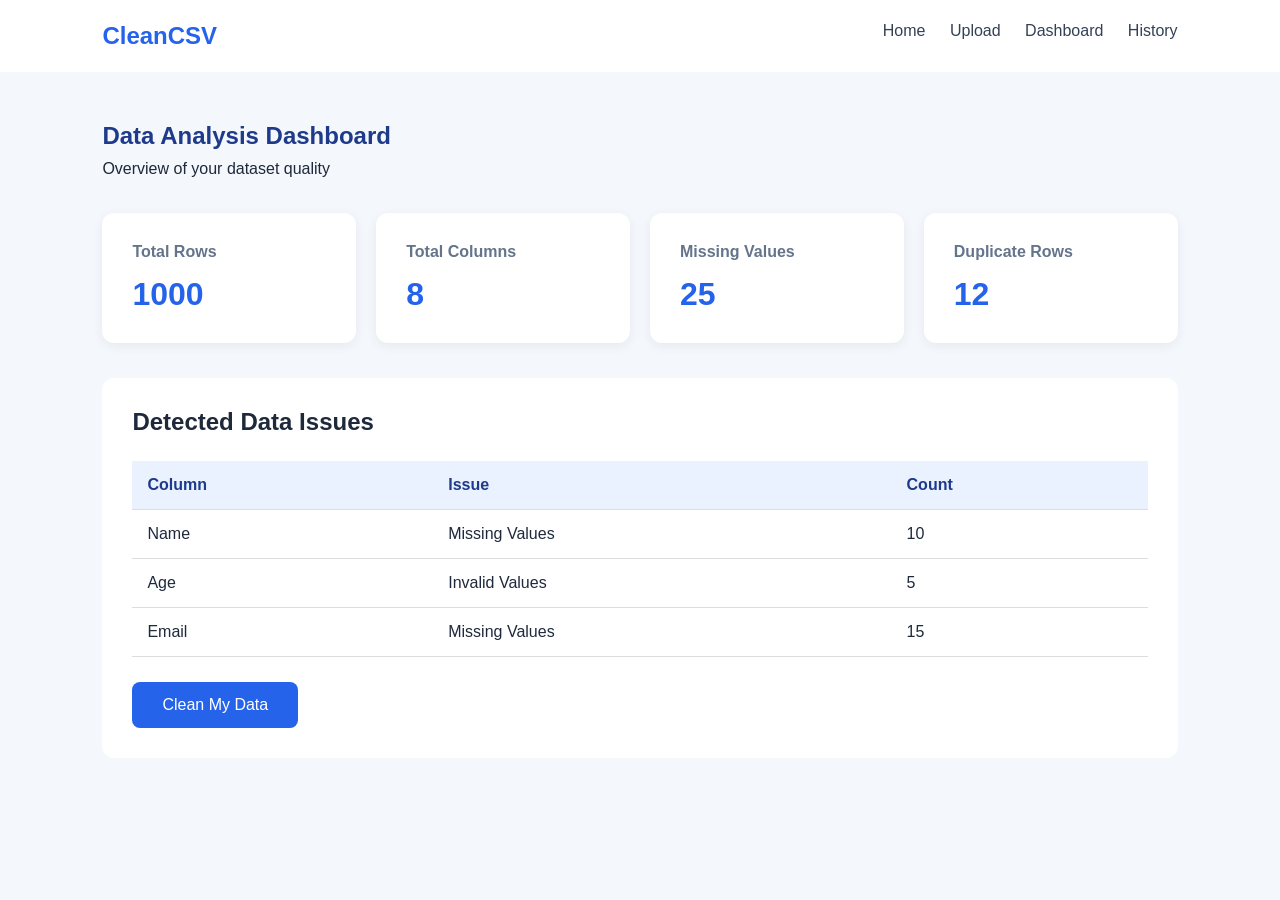
==== frontend/analysis.html @ 9f6f0fae "Complete CleanCSV frontend" ====
<!DOCTYPE html>
<html lang="en">
<head>
    <meta charset="UTF-8">
    <meta name="viewport" content="width=device-width, initial-scale=1.0">
    <title>Analysis Dashboard | CleanCSV</title>
    <link rel="stylesheet" href="css/style.css">
</head>
<body>

<nav>
    <h2>CleanCSV</h2>
    <div>
        <a href="index.html">Home</a>
        <a href="upload.html">Upload</a>
        <a href="analysis.html">Dashboard</a>
        <a href="history.html">History</a>
    </div>
</nav>

<section class="dashboard">
    <h1>Data Analysis Dashboard</h1>
    <p>Overview of your dataset quality</p>

    <div class="stats">

        <div class="stat-card">
            <h3>Total Rows</h3>
            <h2>1000</h2>
        </div>

        <div class="stat-card">
            <h3>Total Columns</h3>
            <h2>8</h2>
        </div>

        <div class="stat-card">
            <h3>Missing Values</h3>
            <h2>25</h2>
        </div>

        <div class="stat-card">
            <h3>Duplicate Rows</h3>
            <h2>12</h2>
        </div>

    </div>

    <div class="issues">
        <h2>Detected Data Issues</h2>

        <table>
            <tr>
                <th>Column</th>
                <th>Issue</th>
                <th>Count</th>
            </tr>

            <tr>
                <td>Name</td>
                <td>Missing Values</td>
                <td>10</td>
            </tr>

            <tr>
                <td>Age</td>
                <td>Invalid Values</td>
                <td>5</td>
            </tr>

            <tr>
                <td>Email</td>
                <td>Missing Values</td>
                <td>15</td>
            </tr>
        </table>

        <a href="cleaning.html" class="btn">
            Clean My Data
        </a>
    </div>
</section>

</body>
</html>
---- frontend/css/style.css ----
* {
    margin: 0;
    padding: 0;
    box-sizing: border-box;
}

body {
    font-family: Arial, sans-serif;
    background: #f4f7fc;
    color: #1e293b;
}

nav {
    display: flex;
    justify-content: space-between;
    padding: 22px 8%;
    background: white;
}

nav h2 {
    color: #2563eb;
}

nav a {
    text-decoration: none;
    color: #334155;
    margin-left: 20px;
}

.hero {
    text-align: center;
    padding: 110px 20px;
    background: #eaf1ff;
}

.hero h1 {
    font-size: 45px;
    color: #1e3a8a;
}

.hero p {
    margin: 25px;
}

.btn {
    display: inline-block;
    background: #2563eb;
    color: white;
    padding: 14px 30px;
    text-decoration: none;
    border-radius: 8px;
}

.features {
    display: flex;
    gap: 25px;
    padding: 60px 8%;
}

.card {
    flex: 1;
    background: white;
    padding: 35px;
    text-align: center;
    border-radius: 12px;
}

.card h3 {
    color: #2563eb;
    margin-bottom: 15px;
}

footer {
    text-align: center;
    padding: 25px;
}

.dashboard {
    padding: 50px 8%;
}

.dashboard h1 {
    color: #1e3a8a;
    margin-bottom: 10px;
}

.stats {
    display: grid;
    grid-template-columns: repeat(4, 1fr);
    gap: 20px;
    margin: 35px 0;
}

.stat-card {
    background: white;
    padding: 30px;
    border-radius: 12px;
    box-shadow: 0 3px 12px #00000010;
}

.stat-card h3 {
    color: #64748b;
    font-size: 16px;
}

.stat-card h2 {
    color: #2563eb;
    font-size: 32px;
    margin-top: 15px;
}

.issues {
    background: white;
    padding: 30px;
    border-radius: 12px;
    margin-top: 25px;
}

table {
    width: 100%;
    border-collapse: collapse;
    margin: 25px 0;
}

th, td {
    padding: 15px;
    text-align: left;
    border-bottom: 1px solid #ddd;
}

th {
    background: #eaf1ff;
    color: #1e3a8a;
}

@media (max-width: 700px) {
    .stats {
        grid-template-columns: repeat(2, 1fr);
    }
}

.clean-option {
    display: block;
    padding: 18px;
    margin: 12px 0;
    background: #f4f7fc;
    border-radius: 8px;
    cursor: pointer;
}

.clean-option input {
    margin-right: 12px;
    accent-color: #2563eb;
}

#cleanMessage,
#previewMessage {
    margin-top: 20px;
    color: #2563eb;
}

.upload-section {
    text-align: center;
    padding: 80px 20px;
}

.upload-section h1 {
    color: #1e3a8a;
    font-size: 36px;
    margin-bottom: 15px;
}

.upload-box {
    background: white;
    max-width: 550px;
    margin: 40px auto;
    padding: 45px;
    border-radius: 15px;
    box-shadow: 0 4px 15px #00000010;
}

.upload-box input {
    margin: 25px 0;
    display: block;
    width: 100%;
}

.upload-box button {
    border: none;
    cursor: pointer;
    font-size: 16px;
}

#message {
    margin-top: 20px;
}
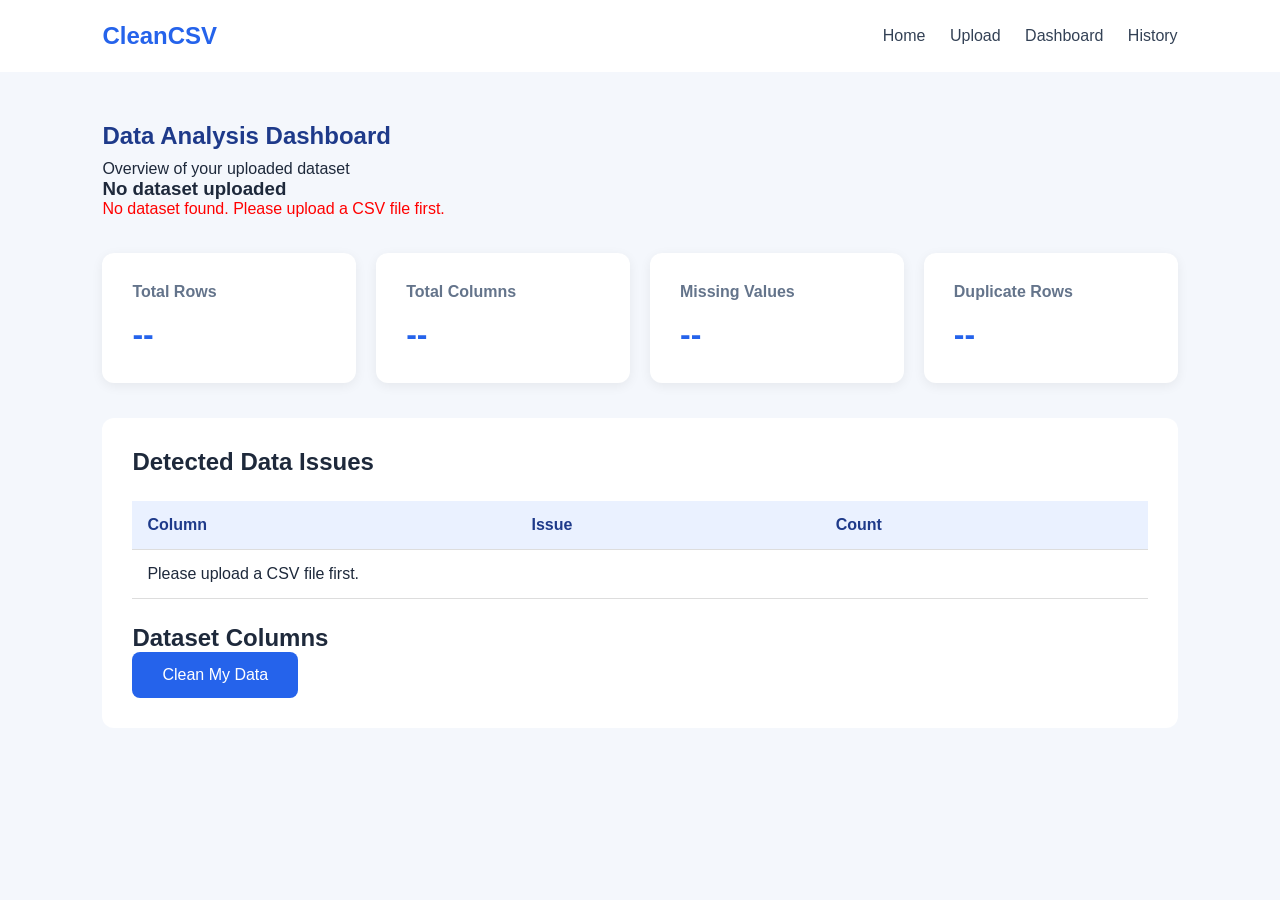
==== commit 1dba089d: "Complete CleanCSV backend and frontend integration" ====
--- a/frontend/analysis.html
+++ b/frontend/analysis.html
@@ -20,67 +20,70 @@
 </nav>
 
 <section class="dashboard">
+
     <h1>Data Analysis Dashboard</h1>
-    <p>Overview of your dataset quality</p>
+    <p>Overview of your uploaded dataset</p>
+
+    <h3 id="datasetName">Loading dataset...</h3>
+
+    <p id="dashboardMessage">Fetching analysis results...</p>
 
     <div class="stats">
 
         <div class="stat-card">
             <h3>Total Rows</h3>
-            <h2>1000</h2>
+            <h2 id="totalRows">--</h2>
         </div>
 
         <div class="stat-card">
             <h3>Total Columns</h3>
-            <h2>8</h2>
+            <h2 id="totalColumns">--</h2>
         </div>
 
         <div class="stat-card">
             <h3>Missing Values</h3>
-            <h2>25</h2>
+            <h2 id="missingValues">--</h2>
         </div>
 
         <div class="stat-card">
             <h3>Duplicate Rows</h3>
-            <h2>12</h2>
+            <h2 id="duplicateRows">--</h2>
         </div>
 
     </div>
 
     <div class="issues">
+
         <h2>Detected Data Issues</h2>
 
         <table>
-            <tr>
-                <th>Column</th>
-                <th>Issue</th>
-                <th>Count</th>
-            </tr>
+            <thead>
+                <tr>
+                    <th>Column</th>
+                    <th>Issue</th>
+                    <th>Count</th>
+                </tr>
+            </thead>
 
-            <tr>
-                <td>Name</td>
-                <td>Missing Values</td>
-                <td>10</td>
-            </tr>
+            <tbody id="issuesTableBody">
+                <tr>
+                    <td colspan="3">Loading analysis...</td>
+                </tr>
+            </tbody>
+        </table>
 
-            <tr>
-                <td>Age</td>
-                <td>Invalid Values</td>
-                <td>5</td>
-            </tr>
-
-            <tr>
-                <td>Email</td>
-                <td>Missing Values</td>
-                <td>15</td>
-            </tr>
-        </table>
+        <h2>Dataset Columns</h2>
+        <ul id="columnList"></ul>
 
         <a href="cleaning.html" class="btn">
             Clean My Data
         </a>
+
     </div>
+
 </section>
+
+<script src="js/script.js"></script>
 
 </body>
 </html>
--- a/frontend/css/style.css
+++ b/frontend/css/style.css
@@ -11,9 +11,11 @@
     color: #1e293b;
 }
 
+/* Navigation */
 nav {
     display: flex;
     justify-content: space-between;
+    align-items: center;
     padding: 22px 8%;
     background: white;
 }
@@ -28,6 +30,7 @@
     margin-left: 20px;
 }
 
+/* Home Page */
 .hero {
     text-align: center;
     padding: 110px 20px;
@@ -76,6 +79,7 @@
     padding: 25px;
 }
 
+/* Dashboard */
 .dashboard {
     padding: 50px 8%;
 }
@@ -134,32 +138,7 @@
     color: #1e3a8a;
 }
 
-@media (max-width: 700px) {
-    .stats {
-        grid-template-columns: repeat(2, 1fr);
-    }
-}
-
-.clean-option {
-    display: block;
-    padding: 18px;
-    margin: 12px 0;
-    background: #f4f7fc;
-    border-radius: 8px;
-    cursor: pointer;
-}
-
-.clean-option input {
-    margin-right: 12px;
-    accent-color: #2563eb;
-}
-
-#cleanMessage,
-#previewMessage {
-    margin-top: 20px;
-    color: #2563eb;
-}
-
+/* Upload Page */
 .upload-section {
     text-align: center;
     padding: 80px 20px;
@@ -192,8 +171,129 @@
     font-size: 16px;
 }
 
+/* Cleaning Options */
+.clean-option {
+    display: block;
+    padding: 18px;
+    margin: 12px 0;
+    background: #f4f7fc;
+    border-radius: 8px;
+    cursor: pointer;
+}
+
+.clean-option input {
+    margin-right: 12px;
+    accent-color: #2563eb;
+}
+
+/* Cleaning Options - Vertical Layout */
+.cleaning-options {
+    display: flex;
+    flex-direction: column;
+    align-items: stretch;
+    gap: 15px;
+    margin: 25px 0;
+    width: 100%;
+}
+
+/* Checkbox and Text Alignment */
+.cleaning-options label {
+    display: flex !important;
+    flex-direction: row !important;
+    align-items: center !important;
+    justify-content: flex-start;
+    gap: 12px;
+    width: 100%;
+    padding: 14px 18px;
+    margin: 0;
+    background: #f4f7fc;
+    border-radius: 8px;
+    text-align: left;
+    cursor: pointer;
+}
+
+.cleaning-options label input[type="checkbox"] {
+    display: inline-block !important;
+    width: 16px;
+    height: 16px;
+    margin: 0 !important;
+    padding: 0;
+    flex-shrink: 0;
+    accent-color: #2563eb;
+}
+
+/* Messages */
+#cleanMessage,
+#previewMessage {
+    margin-top: 20px;
+    color: #2563eb;
+}
+
 #message {
     margin-top: 20px;
 }
 
-
+/* Responsive Design */
+@media (max-width: 700px) {
+    .stats {
+        grid-template-columns: repeat(2, 1fr);
+    }
+
+    nav {
+        flex-direction: column;
+        gap: 15px;
+    }
+
+    nav a {
+        margin: 0 8px;
+    }
+
+    .features {
+        flex-direction: column;
+    }
+
+    .upload-box {
+        padding: 25px;
+    }
+}
+
+/* Cleaning Options Layout */
+
+.cleaning-options {
+    display: flex !important;
+    flex-direction: column !important;
+    gap: 12px !important;
+    width: 100%;
+    margin: 25px 0;
+}
+
+.cleaning-options .clean-option {
+    display: flex !important;
+    flex-direction: row !important;
+    align-items: center !important;
+    justify-content: flex-start !important;
+    gap: 12px !important;
+    width: 100%;
+    padding: 15px !important;
+    margin: 0 !important;
+    background: #f4f7fc;
+    border-radius: 8px;
+    text-align: left !important;
+    cursor: pointer;
+}
+
+.cleaning-options .clean-option input[type="checkbox"] {
+    display: block !important;
+    width: 17px !important;
+    height: 17px !important;
+    margin: 0 !important;
+    padding: 0 !important;
+    flex: 0 0 17px !important;
+    accent-color: #2563eb;
+}
+
+.cleaning-options .clean-option span {
+    display: inline-block;
+    margin: 0;
+    line-height: 1.4;
+}
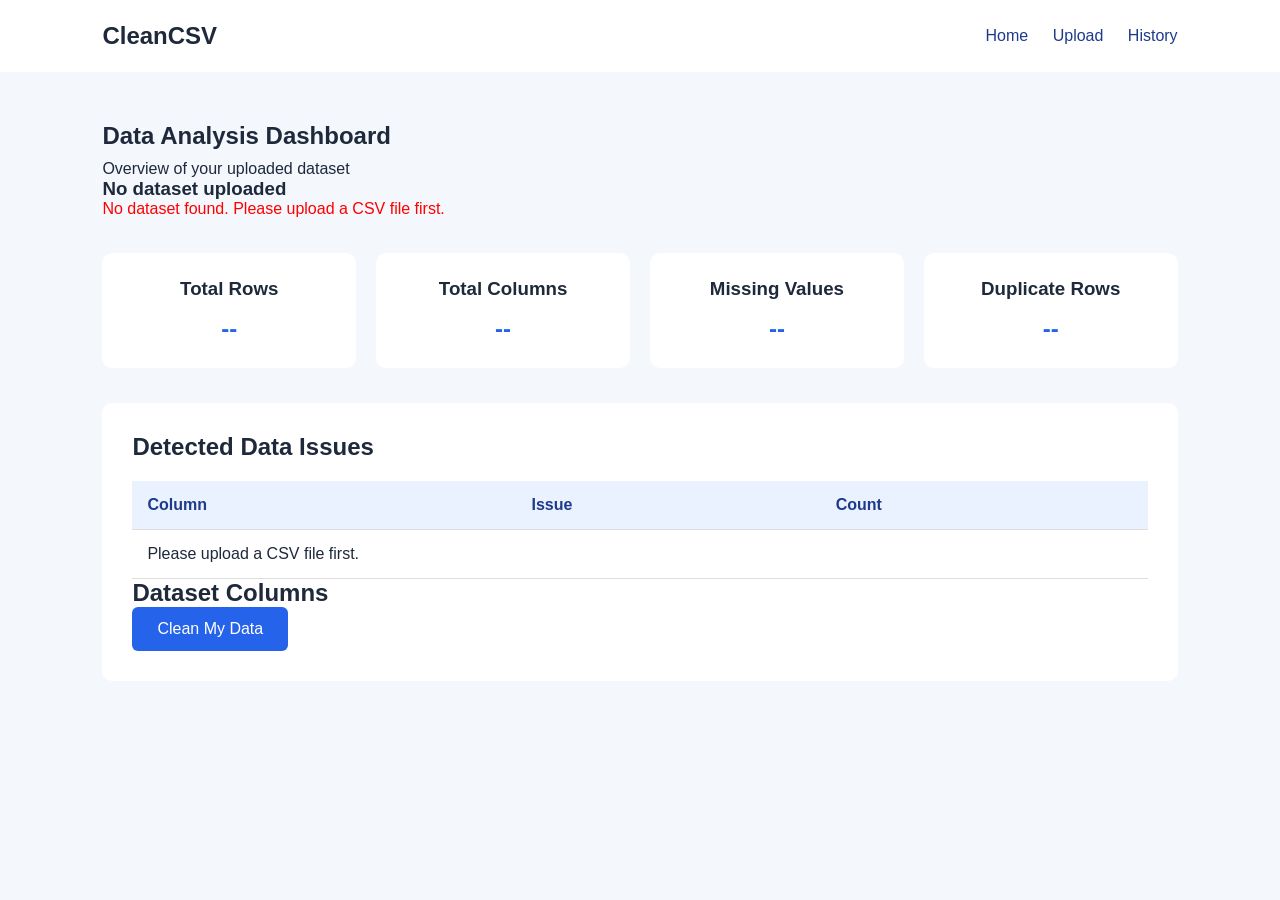
==== commit 42af2dcd: "Merge main into member1-backend and resolve conflicts" ====
--- a/frontend/analysis.html
+++ b/frontend/analysis.html
@@ -4,9 +4,10 @@
 <head>
     <meta charset="UTF-8">
     <meta name="viewport" content="width=device-width, initial-scale=1.0">
-    <title>Analysis Dashboard | CleanCSV</title>
+    <title>CleanCSV - Data Analysis</title>
     <link rel="stylesheet" href="css/style.css">
 </head>
+
 <body>
 
 <nav>
@@ -14,7 +15,6 @@
     <div>
         <a href="index.html">Home</a>
         <a href="upload.html">Upload</a>
-        <a href="analysis.html">Dashboard</a>
         <a href="history.html">History</a>
     </div>
 </nav>
--- a/frontend/css/style.css
+++ b/frontend/css/style.css
@@ -20,13 +20,9 @@
     background: white;
 }
 
-nav h2 {
-    color: #2563eb;
-}
-
 nav a {
     text-decoration: none;
-    color: #334155;
+    color: #1e3a8a;
     margin-left: 20px;
 }
 
@@ -38,42 +34,47 @@
 }
 
 .hero h1 {
-    font-size: 45px;
-    color: #1e3a8a;
+    font-size: 42px;
+    margin-bottom: 20px;
 }
 
 .hero p {
-    margin: 25px;
+    font-size: 18px;
+    margin-bottom: 25px;
 }
 
 .btn {
     display: inline-block;
+    padding: 13px 25px;
     background: #2563eb;
     color: white;
-    padding: 14px 30px;
+    border: none;
+    border-radius: 6px;
     text-decoration: none;
-    border-radius: 8px;
+    cursor: pointer;
+    font-size: 16px;
+}
+
+.btn:hover {
+    background: #1d4ed8;
 }
 
 .features {
     display: flex;
+    justify-content: center;
     gap: 25px;
-    padding: 60px 8%;
-}
-
-.card {
+    padding: 50px 8%;
+}
+
+.feature-card {
+    background: white;
+    padding: 30px;
+    border-radius: 10px;
+    text-align: center;
     flex: 1;
-    background: white;
-    padding: 35px;
-    text-align: center;
-    border-radius: 12px;
-}
-
-.card h3 {
-    color: #2563eb;
-    margin-bottom: 15px;
-}
-
+}
+
+/* Footer */
 footer {
     text-align: center;
     padding: 25px;
@@ -85,7 +86,6 @@
 }
 
 .dashboard h1 {
-    color: #1e3a8a;
     margin-bottom: 10px;
 }
 
@@ -98,39 +98,34 @@
 
 .stat-card {
     background: white;
+    padding: 25px;
+    border-radius: 10px;
+    text-align: center;
+}
+
+.stat-card h2 {
+    margin-top: 15px;
+    color: #2563eb;
+}
+
+.issues {
+    background: white;
     padding: 30px;
-    border-radius: 12px;
-    box-shadow: 0 3px 12px #00000010;
-}
-
-.stat-card h3 {
-    color: #64748b;
-    font-size: 16px;
-}
-
-.stat-card h2 {
-    color: #2563eb;
-    font-size: 32px;
-    margin-top: 15px;
-}
-
-.issues {
-    background: white;
-    padding: 30px;
-    border-radius: 12px;
+    border-radius: 10px;
     margin-top: 25px;
 }
 
 table {
     width: 100%;
     border-collapse: collapse;
-    margin: 25px 0;
-}
-
-th, td {
+    margin-top: 20px;
+}
+
+th,
+td {
     padding: 15px;
+    border-bottom: 1px solid #ddd;
     text-align: left;
-    border-bottom: 1px solid #ddd;
 }
 
 th {
@@ -144,31 +139,20 @@
     padding: 80px 20px;
 }
 
-.upload-section h1 {
-    color: #1e3a8a;
-    font-size: 36px;
-    margin-bottom: 15px;
-}
-
 .upload-box {
     background: white;
-    max-width: 550px;
-    margin: 40px auto;
-    padding: 45px;
-    border-radius: 15px;
-    box-shadow: 0 4px 15px #00000010;
-}
-
-.upload-box input {
+    max-width: 650px;
+    margin: 30px auto;
+    padding: 40px;
+    border-radius: 12px;
+}
+
+input[type="file"] {
     margin: 25px 0;
-    display: block;
-    width: 100%;
-}
-
-.upload-box button {
-    border: none;
-    cursor: pointer;
-    font-size: 16px;
+}
+
+#message {
+    margin-top: 20px;
 }
 
 /* Cleaning Options */
@@ -188,83 +172,12 @@
 
 /* Cleaning Options - Vertical Layout */
 .cleaning-options {
-    display: flex;
-    flex-direction: column;
+    display: flex !important;
+    flex-direction: column !important;
     align-items: stretch;
-    gap: 15px;
+    gap: 12px;
     margin: 25px 0;
     width: 100%;
-}
-
-/* Checkbox and Text Alignment */
-.cleaning-options label {
-    display: flex !important;
-    flex-direction: row !important;
-    align-items: center !important;
-    justify-content: flex-start;
-    gap: 12px;
-    width: 100%;
-    padding: 14px 18px;
-    margin: 0;
-    background: #f4f7fc;
-    border-radius: 8px;
-    text-align: left;
-    cursor: pointer;
-}
-
-.cleaning-options label input[type="checkbox"] {
-    display: inline-block !important;
-    width: 16px;
-    height: 16px;
-    margin: 0 !important;
-    padding: 0;
-    flex-shrink: 0;
-    accent-color: #2563eb;
-}
-
-/* Messages */
-#cleanMessage,
-#previewMessage {
-    margin-top: 20px;
-    color: #2563eb;
-}
-
-#message {
-    margin-top: 20px;
-}
-
-/* Responsive Design */
-@media (max-width: 700px) {
-    .stats {
-        grid-template-columns: repeat(2, 1fr);
-    }
-
-    nav {
-        flex-direction: column;
-        gap: 15px;
-    }
-
-    nav a {
-        margin: 0 8px;
-    }
-
-    .features {
-        flex-direction: column;
-    }
-
-    .upload-box {
-        padding: 25px;
-    }
-}
-
-/* Cleaning Options Layout */
-
-.cleaning-options {
-    display: flex !important;
-    flex-direction: column !important;
-    gap: 12px !important;
-    width: 100%;
-    margin: 25px 0;
 }
 
 .cleaning-options .clean-option {
@@ -297,3 +210,34 @@
     margin: 0;
     line-height: 1.4;
 }
+
+/* Messages */
+#cleanMessage,
+#previewMessage {
+    margin-top: 20px;
+    color: #2563eb;
+}
+
+/* Responsive Design */
+@media (max-width: 700px) {
+    .stats {
+        grid-template-columns: repeat(2, 1fr);
+    }
+
+    nav {
+        flex-direction: column;
+        gap: 15px;
+    }
+
+    nav a {
+        margin: 0 8px;
+    }
+
+    .features {
+        flex-direction: column;
+    }
+
+    .upload-box {
+        padding: 25px;
+    }
+}
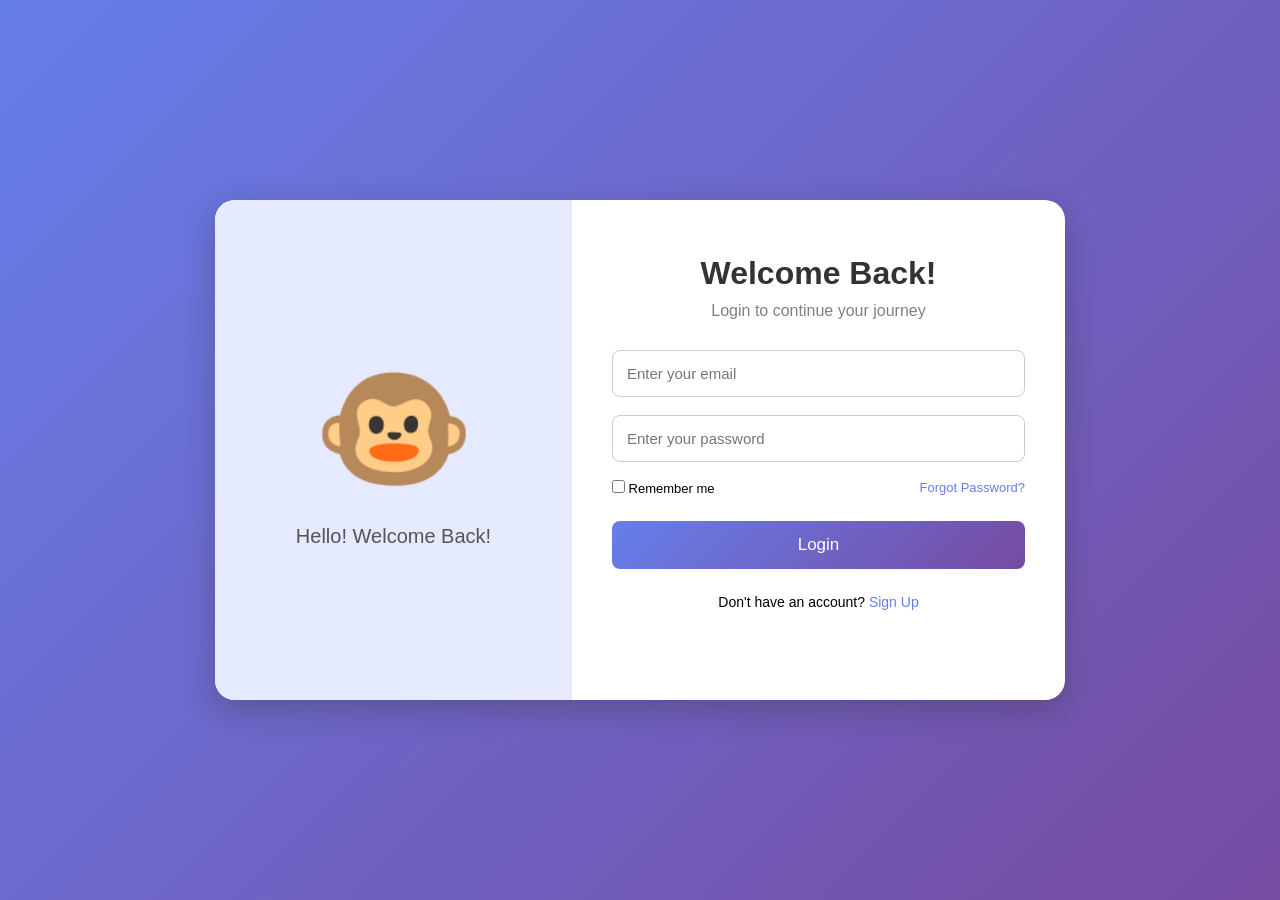
==== commit c9d43d30: "Add login, registration, password reset and logout" ====
--- a/frontend/analysis.html
+++ b/frontend/analysis.html
@@ -84,6 +84,6 @@
 </section>
 
 <script src="js/script.js"></script>
-
+<script src="js/auth.js"></script>
 </body>
 </html>
